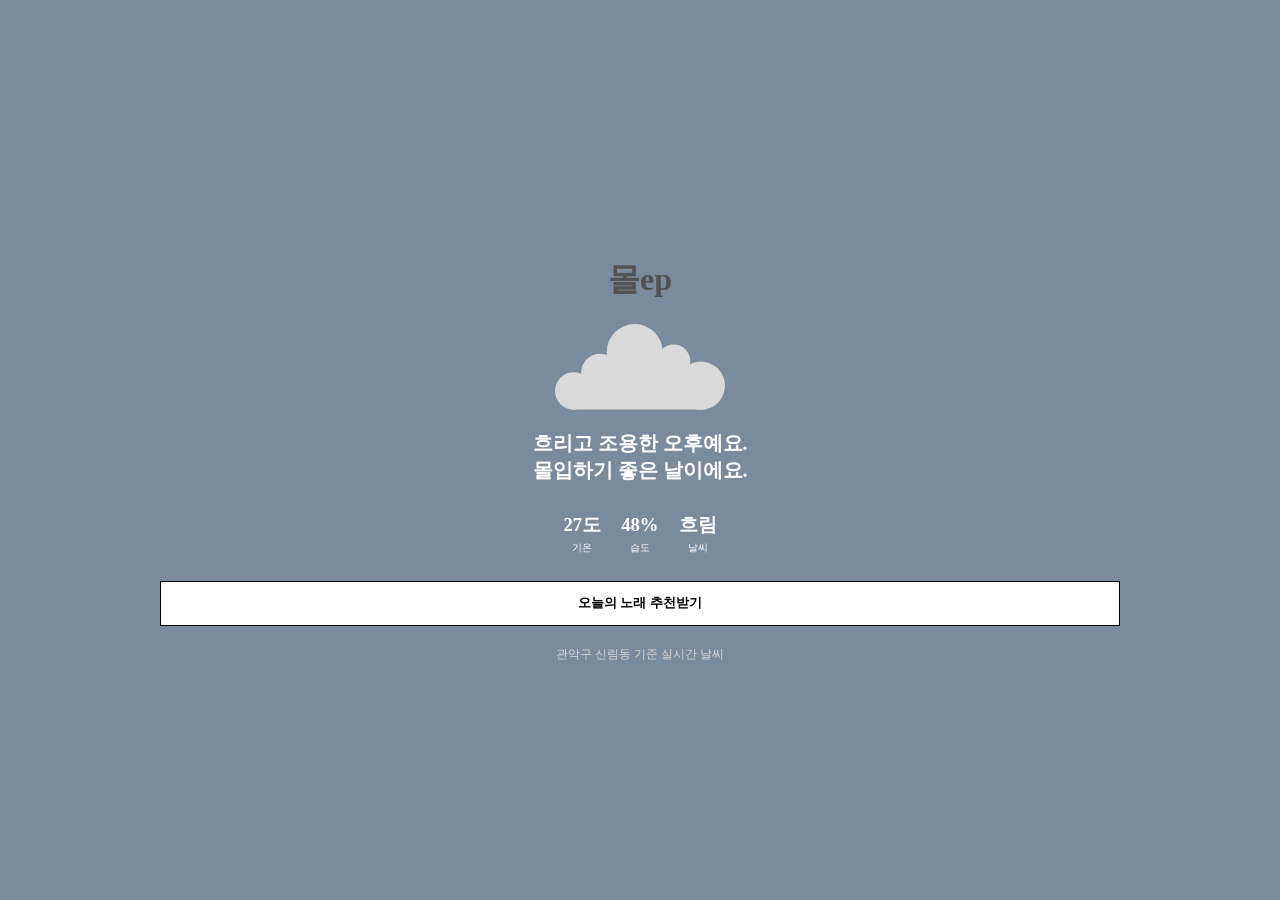
==== cloudy.html @ 58cd5915 "feat: 테마별 정적 파일 추가 작업" ====
<!DOCTYPE html>
<html lang="en">
<head>
    <meta charset="UTF-8">
    <meta name="viewport" content="width=device-width, initial-scale=1.0">
    <title>Document</title>
    <link rel="stylesheet" href="./styles/cloudy.css">
</head>
<body>
    <div class="main">
        <h1 class="title">몰ep</h1>
        <image class="main-icon" src="assets/Group 1.svg"></image>
        <div class="description">흐리고 조용한 오후예요. <br>몰입하기 좋은 날이에요.</div>
        <div class="main-info">
            <div class="info-item">
                <h3 id="temperature">27도</h3>
                <p class="sub-info">기온</p>
            </div>
            <div class="info-item">
                <h3 id="humidity">48%</h3>
                <p class="sub-info">습도</p>
            </div>
            <div class="info-item">
                <h3 id="weather">흐림</h3>
                <p class="sub-info">날씨</p>
            </div>
        </div>
        <button id="song-btn">오늘의 노래 추천받기</button>
        <div class="area-info">관악구 신림동 기준 실시간 날씨</div>
    </div>

    <script type="module" src="./js/getSong.js"></script>
    <script type="module" src="./js/getWeather.js"></script>
</body>
</html>
---- styles/cloudy.css ----
body {
    margin: 0 auto;
}

.main {
  display: flex;
  flex-direction: column;
  width: 100%;
  height: 100vh;
  justify-content: center;
  align-items: center;
  background-color: #7C8B9C;
  color: #fff;
}

.title {
    color: #525252;
}

.description {
  text-align: center;
  font-size: 20px;
  font-weight: bold;
  margin-bottom: 10px;
}

.main-icon {
  margin-bottom: 20px;
}

.main-info {
    display: flex;
}

.info-item {
    margin: 10px;
    text-align: center;
    margin-bottom: 0px;
    padding-bottom: 0px;
    line-height: 30%;
}

.sub-info {
    font-size: 10px;
}

#song-btn {
    width: 75%;
    height: 45px;
    margin-top: 20px;
    background-color: #fff;
    border: solid 1px #000;
    font-weight: bold;
}
#song-btn:hover {
    background-color: #e7e7e7;
}

.area-info {
    margin-top: 20px;
    font-size: 12px;
    color: #D5D5D5;
}
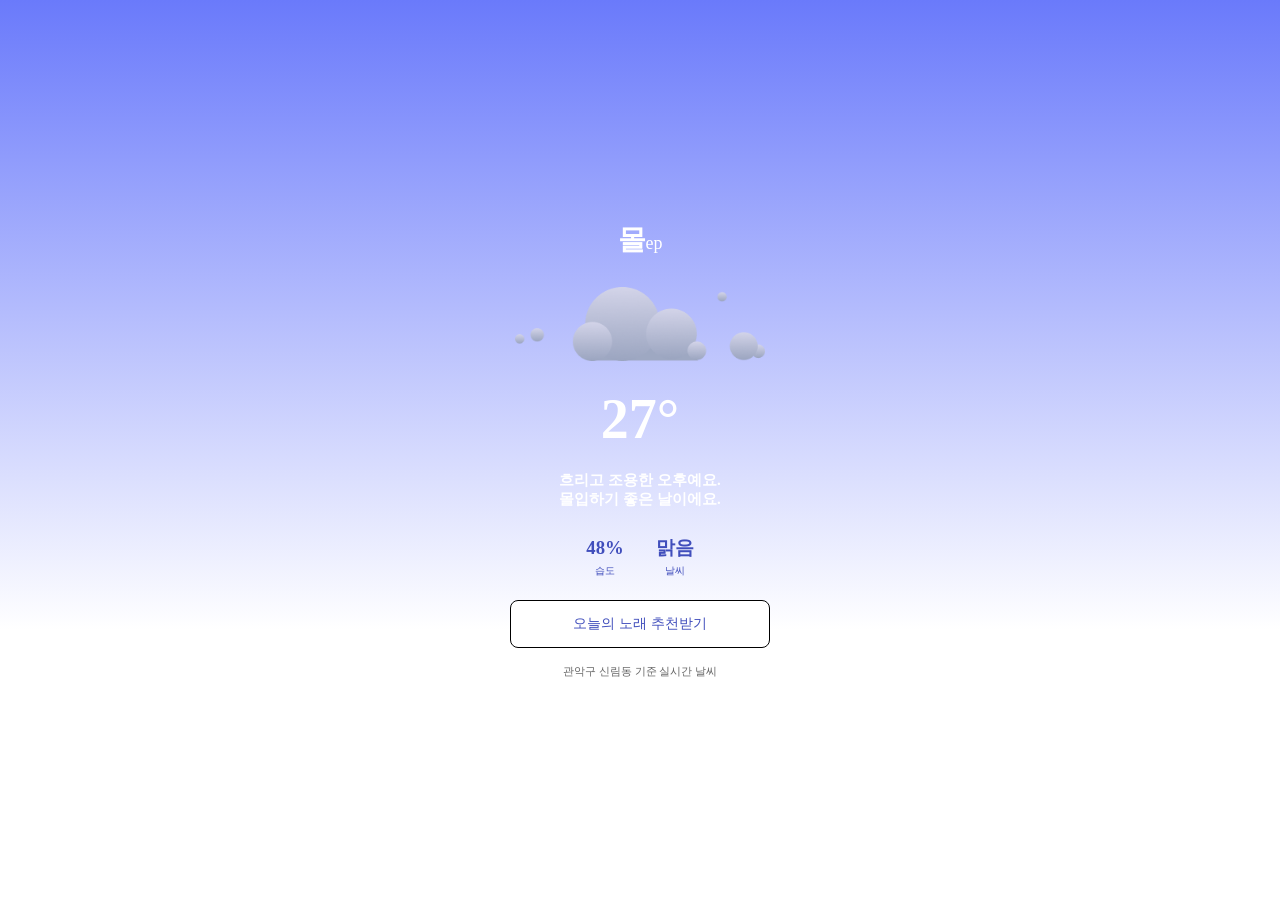
==== commit 1bbc427c: "feat: 날씨별 테마 수정, 아날로그 시계 추가" ====
--- a/cloudy.html
+++ b/cloudy.html
@@ -8,20 +8,17 @@
 </head>
 <body>
     <div class="main">
-        <h1 class="title">몰ep</h1>
-        <image class="main-icon" src="assets/Group 1.svg"></image>
+        <h1 class="title">몰<span class="title-sub">ep</span></h1>
+        <img src="/assets/cloudy.png">
+        <div id="temperature" class="temperature">27°</div>
         <div class="description">흐리고 조용한 오후예요. <br>몰입하기 좋은 날이에요.</div>
         <div class="main-info">
-            <div class="info-item">
-                <h3 id="temperature">27도</h3>
-                <p class="sub-info">기온</p>
-            </div>
             <div class="info-item">
                 <h3 id="humidity">48%</h3>
                 <p class="sub-info">습도</p>
             </div>
             <div class="info-item">
-                <h3 id="weather">흐림</h3>
+                <h3 id="weather">맑음</h3>
                 <p class="sub-info">날씨</p>
             </div>
         </div>
--- a/styles/cloudy.css
+++ b/styles/cloudy.css
@@ -9,35 +9,52 @@
   height: 100vh;
   justify-content: center;
   align-items: center;
-  background-color: #7C8B9C;
-  color: #fff;
+  background: linear-gradient(180deg, #6A7AFB 0%, #FFFFFF 70%, #FFFFFF 100%);
 }
 
 .title {
-    color: #525252;
+    color: #FFFFFF;
+    font-size: 28px;
+    margin: 0 0 16px;
+}
+
+.title-sub {
+    font-size: 18px;
+    font-weight: normal;
+}
+
+.temperature {
+    color: #FFFFFF;
+    font-size: 56px;
+    font-weight: bold;
+    line-height: 1;
+    margin-top: 10px;
+    margin-bottom: 24px;
+}
+
+.main > img {
+  width: 250px;
+  margin: 12px 0 20px;
 }
 
 .description {
+    color: #fff;
   text-align: center;
-  font-size: 20px;
+  font-size: 15px;
   font-weight: bold;
-  margin-bottom: 10px;
+  margin-bottom: 8px;
 }
-
-.main-icon {
-  margin-bottom: 20px;
-}
-
 .main-info {
     display: flex;
 }
 
 .info-item {
-    margin: 10px;
+    margin: 10px 16px;
     text-align: center;
     margin-bottom: 0px;
     padding-bottom: 0px;
     line-height: 30%;
+    color: #404EBC;
 }
 
 .sub-info {
@@ -45,19 +62,22 @@
 }
 
 #song-btn {
-    width: 75%;
-    height: 45px;
-    margin-top: 20px;
+    width: 260px;
+    height: 48px;
+    margin-top: 16px;
     background-color: #fff;
     border: solid 1px #000;
-    font-weight: bold;
+    border-radius: 8px;
+    color: #404EBC;
+    font-size: 14px;
+    font-weight: 500;
 }
 #song-btn:hover {
     background-color: #e7e7e7;
 }
 
 .area-info {
-    margin-top: 20px;
-    font-size: 12px;
-    color: #D5D5D5;
+    margin-top: 16px;
+    font-size: 11px;
+    color: #646464;
 }
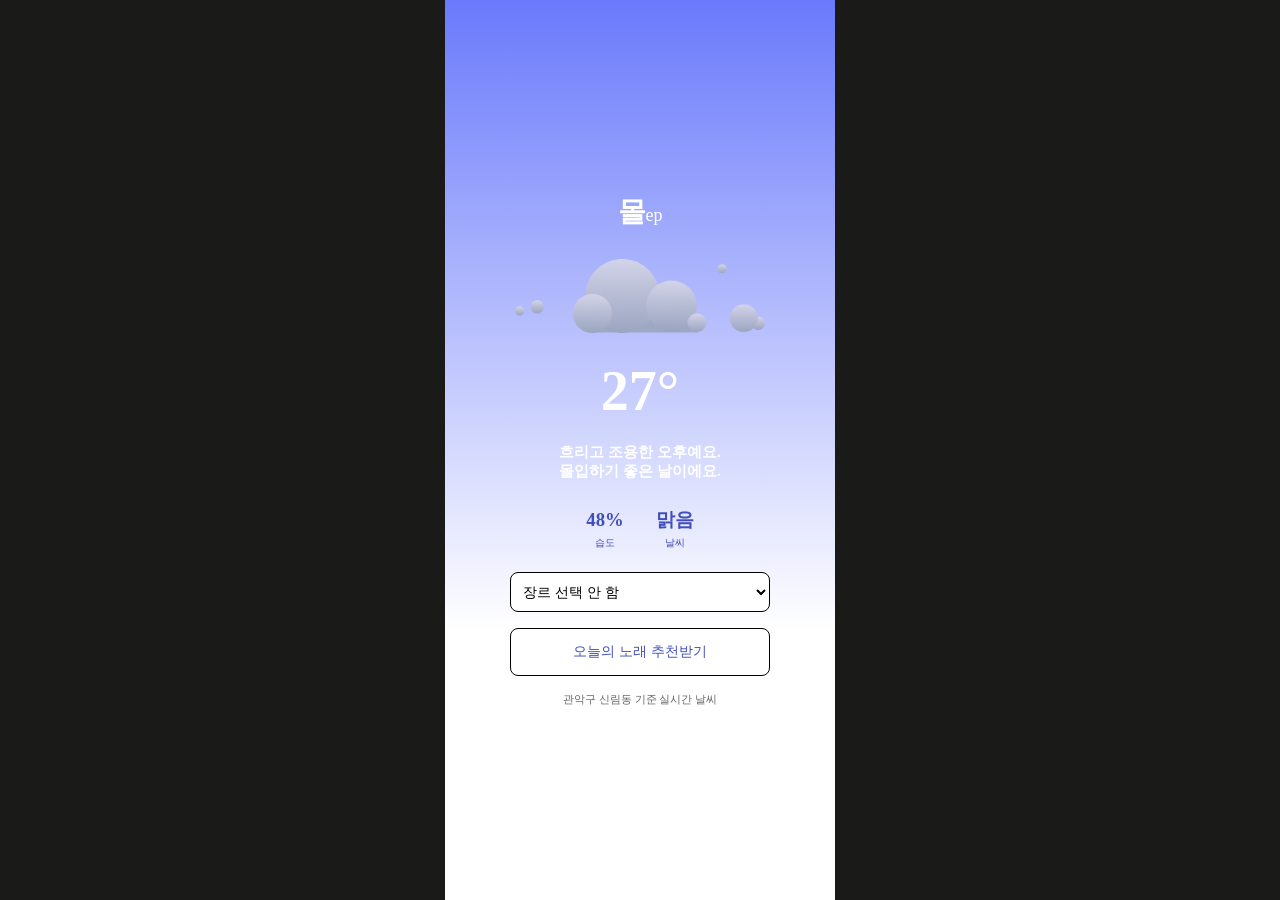
==== commit 15cc635c: "feat: 장르 선택 추가" ====
--- a/cloudy.html
+++ b/cloudy.html
@@ -22,6 +22,11 @@
                 <p class="sub-info">날씨</p>
             </div>
         </div>
+        <select id="genre">
+            <option value="">장르 선택 안 함</option>
+            <option value="K-POP">K-POP</option>
+            <option value="발라드">발라드</option>
+            <option value="힙합">힙합</option>        </select>
         <button id="song-btn">오늘의 노래 추천받기</button>
         <div class="area-info">관악구 신림동 기준 실시간 날씨</div>
     </div>
--- a/styles/cloudy.css
+++ b/styles/cloudy.css
@@ -1,11 +1,14 @@
 body {
-    margin: 0 auto;
+    margin: 0;
+    background-color: #1A1A18; /* 폰 화면 바깥 배경 */
 }
 
 .main {
   display: flex;
   flex-direction: column;
-  width: 100%;
+  width: 390px;
+  max-width: 100%;
+  margin: 0 auto;
   height: 100vh;
   justify-content: center;
   align-items: center;
@@ -61,6 +64,17 @@
     font-size: 10px;
 }
 
+#genre {
+    width: 260px;
+    height: 40px;
+    margin-top: 16px;
+    padding: 0 8px;
+    background-color: #fff;
+    border: solid 1px #000;
+    border-radius: 8px;
+    font-size: 14px;
+}
+
 #song-btn {
     width: 260px;
     height: 48px;
